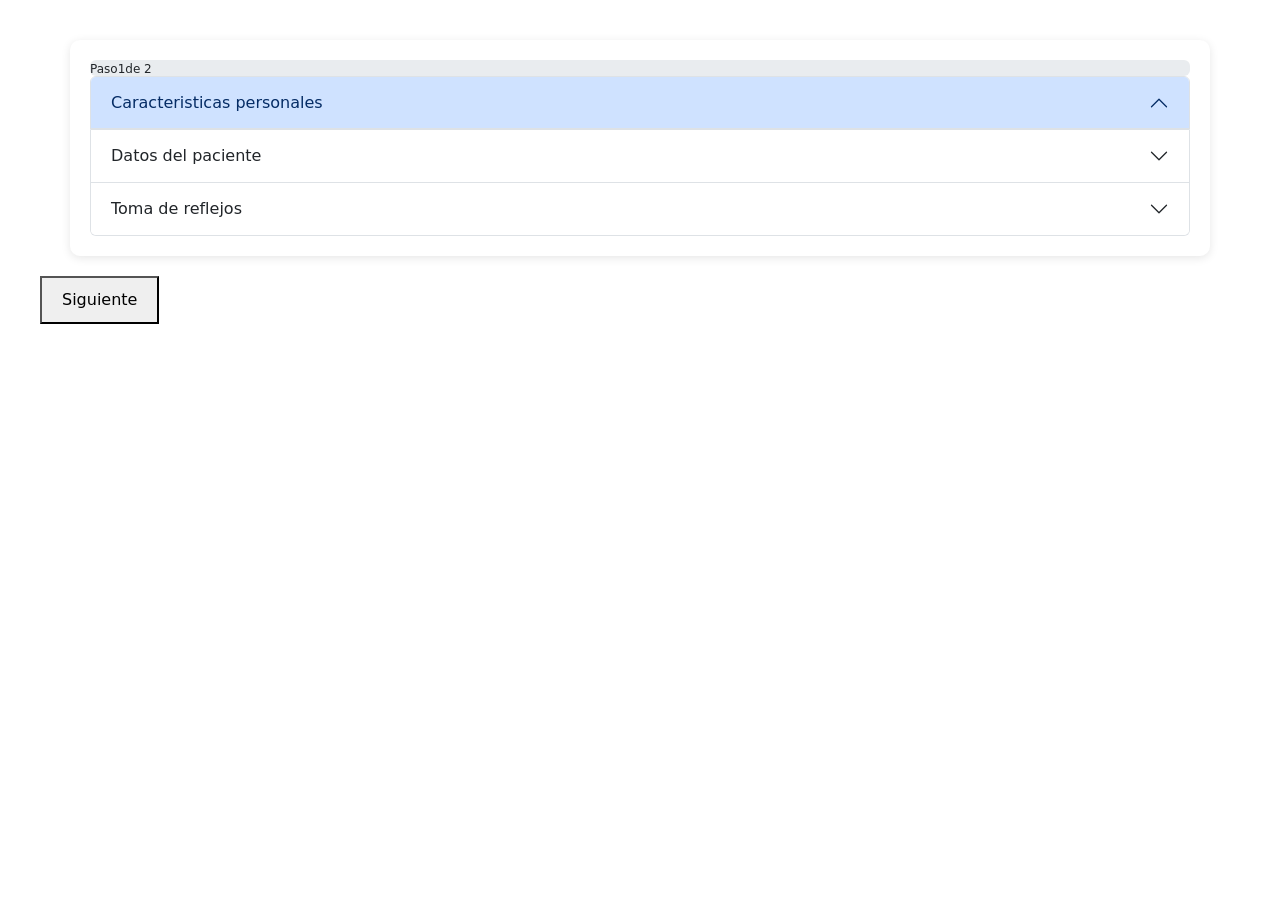
==== frap.html @ 03eafc6b "freat: frap" ====
<!DOCTYPE html>
<html lang="es">

<head>
    <meta charset="UTF-8">
    <meta name="viewport" content="width=device-width, initial-scale=1.0">
    <link rel="stylesheet" href="frap.css">
    <script src="https://cdn.jsdelivr.net/npm/bootstrap@5.3.8/dist/js/bootstrap.bundle.min.js"
        integrity="sha384-FKyoEForCGlyvwx9Hj09JcYn3nv7wiPVlz7YYwJrWVcXK/BmnVDxM+D2scQbITxI"
        crossorigin="anonymous"></script>
    <link href="https://cdn.jsdelivr.net/npm/bootstrap@5.3.8/dist/css/bootstrap.min.css" rel="stylesheet"
        integrity="sha384-sRIl4kxILFvY47J16cr9ZwB07vP4J8+LH7qKQnuqkuIAvNWLzeN8tE5YBujZqJLB" crossorigin="anonymous">
    <title>Wizard Vanilla JS</title>
</head>

<body>
    <div class="wizard">

        <div class="progress">
            Paso <span id="currentStep">1</span> de 2
        </div>

        <!-- PASO 1 -->
        <div class="step">
            <div class="accordion" id="accordionFirstPartFRAP">
                <div class="accordion-item">
                    <h2 class="accordion-header">
                        <button class="accordion-button" type="button" data-bs-toggle="collapse"
                            data-bs-target="#collapseGeneralData" aria-expanded="true"
                            aria-controls="collapseGeneralData">
                            Caracteristicas personales
                        </button>
                    </h2>
                    <div id="collapseGeneralData" class="accordion-collapse collapse"
                        data-bs-parent="#accordionGeneralData">
                        <div class="accordion-body">
                            <div class="row">
                                <div class="col-md-6 mb-3">
                                    Dia de la Semana:
                                    <input disabled type="text" value="Miercoles">
                                </div>
                                <div class="col-md-3 mb-3">
                                    fecha:
                                    <input disabled type="date" value="2026-05-01">
                                </div>
                            </div>
                            <div class="row mb-3">
                                <div class="col-md-2">
                                    Llamada:
                                    <input disabled type="time" id="llamada" value="08:00">
                                </div>

                                <div class="col-md-2">
                                    Salida:
                                    <input disabled type="time" id="salida" value="08:10">
                                </div>

                                <div class="col-md-2">
                                    Traslado:
                                    <input disabled type="time" id="traslado" value="08:25">
                                </div>

                                <div class="col-md-2">
                                    Hospital:
                                    <input disabled type="time" id="hospital" value="08:40">
                                </div>

                                <div class="col-md-2">
                                    Base:
                                    <input disabled type="time" value="09:10">
                                </div>
                            </div>
                            <div class="row">
                                <div class="col-md-6 mb-3">
                                    Motivo atencion:
                                    <input disabled type="text" value="Translado">
                                </div>
                                <div class="col-md-6 mb-3">
                                    Direccion del servicio:
                                    <input disabled type="text"
                                        value="Boeing 35-43, La Purísima, 76146 La Purísima, Qro.">
                                </div>
                            </div>
                            <div class="row">
                                <div class="col-md-6 mb-6">
                                    Lugar de la incidiencia:
                                    <div class="check-container mb-3">
                                        Hogar <input type="checkbox"> Via publica <input type="checkbox"> Via publica
                                        <input type="checkbox">
                                    </div>
                                </div>
                            </div>
                            <div class="row">
                                <div class="col-md-6 mb-6">
                                    Unidad:
                                    <input disabled type="text" value="AMB-01">
                                </div>
                                <div class="col-md-6 mb-6">
                                    Numero economico de la unidad :
                                    <input disabled type="text" value="AMB-01">
                                </div>
                                <div class="col-md-6 mb-6">
                                    Operador:
                                    <input disabled type="text" value="Thomas">
                                </div>
                                <div class="col-md-6 mb-6">
                                    Medico regulador:
                                    <input disabled type="text" value="Genaro">
                                </div>
                            </div>
                        </div>
                    </div>
                </div>
                <div class="accordion-item">
                    <h2 class="accordion-header">
                        <button class="accordion-button collapsed" type="button" data-bs-toggle="collapse"
                            data-bs-target="#collapsePatient" aria-expanded="false" aria-controls="collapsePatient">
                            Datos del paciente
                        </button>
                    </h2>
                    <div id="collapsePatient" class="accordion-collapse collapse"
                        data-bs-parent="#accordionFirstPartFRAP">
                        <div class="accordion-body">
                            <div class="row">
                                <div class="col-ml-5">
                                    Esta afiliado <input type="checkbox" id="followerCheck">
                                </div>
                                <div class="col-md-6">
                                    sexo:
                                    Mujer<input type="checkbox">
                                    Hombre<input type="checkbox" checked>
                                </div>
                            </div>
                            <div class="row">
                                <div class="col-md-6">
                                    Años: <input disabled type="text" value="0">

                                </div>
                                <div class="col-md-3">
                                    Meses<input disabled type="text" value="0">
                                </div>

                                <div class="col-md-6">
                                    Calle y Numero
                                    <!-- Boeing 35-43, La Purísima, 76146 La Purísima, Qro. -->
                                    <input type="text" disabled value=" Boeing 35-43">
                                </div>
                                <div class="col-md-4">
                                    colonia
                                    <input type="text" disabled value="La Purisima">
                                </div>
                                <div class="col-md-7">
                                    Municipio
                                    <input type="text" disabled value="La Purisima">
                                </div>
                                <div class="col-md-6">
                                    Telefono
                                    <input type="text" disabled value="4432552078">
                                </div>
                                <div class="col-md-4">
                                    ocupacion
                                    <input type="text" disabled value="Estudiante">
                                </div>
                                <div class="col-md-8">
                                    Derechohabiente a
                                    <input type="text" disabled value="">
                                </div>
                                <div class="col-md-8">
                                    compañia de seguros:
                                    <input type="text" disabled value="NA">
                                </div>

                            </div>
                            <div class="row"></div>
                            <div class="row"></div>
                        </div>
                    </div>
                </div>
                <div class="accordion-item">
                    <h2 class="accordion-header">
                        <button class="accordion-button collapsed" type="button" data-bs-toggle="collapse"
                            data-bs-target="#collapseReflection" aria-expanded="false"
                            aria-controls="collapseReflection">
                            Toma de reflejos
                        </button>
                    </h2>
                    <div id="collapseReflection" class="accordion-collapse collapse"
                        data-bs-parent="#accordionFirstPartFRAP">
                        <div class="accordion-body">
                            <div class="row">
                                <p>
                                    <strong>
                                        Nivel de conciencia
                                    </strong>
                                </p>
                                <div class="col-md-10 mb-3">
                                    Alerta: <input type="checkbox">
                                    Verbal: <input type="checkbox">
                                    Doloroso: <input type="checkbox">
                                    Inconsiente: <input type="checkbox">
                                </div>
                                <div class="col-md-5">
                                    <div class="grid grid-3">
                                        <div class="form-group">
                                            <label><strong>Apertura Ocular</strong>: </label>
                                            <select id="glasgow_ocular" onchange="watcherGlassgow()">
                                                <option value="4">4 - Espontánea</option>
                                                <option value="3">3 - Al orden</option>
                                                <option value="2">2 - Al dolor</option>
                                                <option value="1">1 - Ninguna</option>
                                            </select>
                                        </div>
                                        <div class="form-group">
                                            <label><strong>Respuesta Verbal</strong>: </label>
                                            <select id="glasgow_verbal" onchange="watcherGlassgow()">
                                                <option value="5">5 - Orientado</option>
                                                <option value="4">4 - Confuso</option>
                                                <option value="3">3 - Inapropiado</option>
                                                <option value="2">2 - Sonidos</option>
                                                <option value="1">1 - Ninguna</option>
                                            </select>
                                        </div>
                                        <div class="form-group">
                                            <label><strong>Respuesta Motora</strong>: </label>
                                            <select id="glasgow_motor" onchange="watcherGlassgow()">
                                                <option value="6">6 - Obedece</option>
                                                <option value="5">5 - Localiza</option>
                                                <option value="4">4 - Retira</option>
                                                <option value="3">3 - Flexión</option>
                                                <option value="2">2 - Extensión</option>
                                                <option value="1">1 - Ninguna</option>
                                            </select>
                                        </div>
                                    </div>
                                </div>
                            </div>
                            <div class="row mt-3">
                                <div class="col-md-3"> 
                                    <p><strong> Via aérea: </strong></p>
                                    Permeable: <input type="checkbox">
                                    comprometida:<input type="checkbox">
                                </div>
                                <div class="col-md-2">
                                    <p><strong>Reflejo de deglución</strong>:</p>
                                    <div class="check-container">
                                        Pacial:<input type="checkbox">
                                        Comprometida Total:<input type="checkbox">
                                        Presente:<input type="checkbox">
                                        Ausente:<input type="checkbox">
                                    </div>
                                </div>
                            </div>
                            <div class="row mt-3">
                                <div class="col-md-1">
                                    <p><strong>Ciculación</strong>:</p>
                                    <div class="check-container">
                                        Pulso:<input type="checkbox">
                                        Radial:<input type="checkbox">
                                        Carotideo:<input type="checkbox">
                                        Ausennte:<input type="checkbox">
                                    </div>

                                </div>
                                <div class="col-md-2">
                                    <p><strong>Calidad del pulso</strong>:</p>
                                    <div class="check-container">
                                        Rápida:<input type="checkbox">
                                        Lento:<input type="checkbox">
                                        Rítmico:<input type="checkbox">
                                        Arritmico:<input type="checkbox">
                                    </div>

                                </div>
                                <div class="col-md-2">
                                    <p><strong>Piel</strong>:</p>
                                    <select>
                                        <option value="Normal">Normal</option>
                                        <option value="Pálida">Pálida</option>
                                        <option value="Ciaótica">Ciaótica</option>
                                        <option value="Ictérica">Ictérica</option>
                                    </select>
                                </div>
                                <div class="col-md-2">
                                    <p><strong>Características de la piel</strong>:</p>
                                    <select>
                                        <option value="Caliente">Caliente</option>
                                        <option value="Fría">Fría</option>
                                        <option value="Diforensis">Diforensis</option>
                                        <option value="Seca">Seca</option>
                                    </select>
                                </div>
                                <div class="col-md-5">
                                    <p><strong>Ventilacion</strong>:</p>
                                    <select>
                                        <option value="Automatimo regular">Automatimo regular</option>
                                        <option value="Automatismo irregular">Automatismo irregular</option>
                                        <option value="Ventilacion Superficial">Ventilacion Superficial</option>
                                        <option value="Ventilacion rápida">Ventilacion rápida</option>
                                        <option value="Apnea">Apnea</option>
                                    </select>
                                </div>
                                <div class="col-md-5">
                                    <p><strong>Austcultación</strong>:</p>
                                    <select>
                                        <option value="Automatimo regular">Automatimo regular</option>
                                        <option value="Automatismo irregular">Automatismo irregular</option>
                                        <option value="Ventilacion Superficial">Ventilacion Superficial</option>
                                        <option value="Ventilacion rápida">Ventilacion rápida</option>
                                        <option value="Apnea">Apnea</option>
                                    </select>
                                </div>
                                <div class="col-md-5">
                                    <p><strong>Hemitorax</strong>:</p>
                                    <select>
                                        <option value="Derecho">Derecho</option>
                                        <option value="Izquierdo">Izquierdo</option>
                                        <option value="otro">otro</option>
                                    </select>
                                </div>
                                <div class="col-md-4">
                                    (sitio)
                                    <select>
                                        <option value="Apical">Apical</option>
                                        <option value="Base">Base</option>
                                    </select>
                                </div>
                            </div>
                        </div>
                    </div>
                </div>
            </div>
        </div>
    </div>

    <!-- PASO 2 -->
    <div class="step active">
        <div class="accordion" id="accordionSecondPartFRAP">
            <div class="accordion-item">
                <h2 class="accordion-header">
                    <button class="accordion-button" type="button" data-bs-toggle="collapse"
                        data-bs-target="#collapseGeneralData" aria-expanded="true"
                        aria-controls="collapseGeneralData">
                        Signos vitales
                    </button>
                </h2>
                <div id="collapseGeneralData" class="accordion-collapse collapse show"
                    data-bs-parent="#accordionGeneralData">
                    <div class="accordion-body">
                        <table class="table">
                            <thead>
                                <tr>
                                    <th>HORA</th>
                                    <th>FR</th>
                                    <th>FC</th>
                                    <th>TAD</th>
                                    <th>TAS</th>
                                    <th>Sa02%</th>
                                    <th>TEM</th>
                                    <th>GLUCOSA</th>
                                    <th>LLENADO CAPILAR</th>
                                </tr>
                            </thead>
                            <tbody id="vital-signs-table"></tbody>
                        </table>
                    </div>
                </div>
            </div>
            <div class="accordion-item">
                <h2 class="accordion-header">
                    <button class="accordion-button collapsed" type="button" data-bs-toggle="collapse"
                        data-bs-target="#colllapseExploration" aria-expanded="false" aria-controls="colllapseExploration">
                        Exploracion, antecedentes y condicion
                    </button>
                </h2>
                <div id="colllapseExploration" class="accordion-collapse collapse"
                    data-bs-parent="#accordionFirstPartFRAP">
                    <div class="accordion-body">
                        <div class="row">
                            <div class="col-md-3">
                                <p><strong>Exploracion Fisica</strong></p>
                                <select>
                                    <option value="">Ninguna</option>
                                    <option value="">Deformidades</option>
                                    <option value="">Contusiones</option>
                                    <option value="">Abrasiiones</option>
                                    <option value="">Penetraciones</option>
                                    <option value="">Movimiento paradójico</option>
                                    <option value="">crepitación</option>
                                    <option value="">Heridas</option>
                                    <option value="">Facturas</option>
                                    <option value="">Enfisema subcutáneo</option>
                                    <option value="">Quemaduras</option>
                                    <option value="">Laceraciones</option>
                                    <option value="">Edema</option>
                                    <option value="">Alteracion de sensibillidad</option>
                                    <option value="">Alteracion de Movilidad</option>
                                </select>
                            </div>
                            <div class="col-md-5 mt-3">
                                <p>
                                    <strong>Condicion del paciente</strong>:
                                </p>
                                <div class="form-group">
                                    <button class="btn btn-success" disabled>Verde</button>
                                    <button class="btn btn-warning" >Amarillo</button>
                                    <button class="btn btn-danger" disabled>Rojo</button>
                                    <button class="btn btn-dark" disabled>Negro</button>
                                </div>
                                <div class="form-group mt-3">
                                    <p>
                                        <strong>Estado</strong>:
                                    </p>
                                    <input type="checkbox" checked> estable
                                    <input type="checkbox"> inestable
                                </div>
                            </div>
                        </div>
                        <div class="row">
                            <div class="col-md-3">
                                <label>Enfermedades:</label>
                                <select id="app_enfermedades" disabled>
                                    <option value="Nada">ninguna enfermedad</option>
                                </select>
                                <br>
                                <label>Tipo sanguinio</label>
                                <select disabled>
                                    <option value="O+">O+</option>
                                </select>
                            </div>
                            <div class="col-md-6">
                                <label>Descripción:</label>
                                <input type="text" disabled></input>
                                <label>Medicamentos:</label>
                                <input disabled value="ninguna"></input>
                            </div>
                        </div>
                        <div class="row">
                            <div class="col-md-3">
                                <p>
                                    <strong>Hora de ultima comida</strong>
                                </p>
                                <input type="datetime-local" min="2026-05-05">
                            </div>
                            <div class="col-md-8">
                                <p>
                                    <strong>
                                        Eventos preevios relacionados
                                    </strong>
                                    <input type="text" disabled value="Sin eventos previos"></input>
                                </p>
                                <p>
                                    <strong>
                                        Riesgos
                                    </strong>
                                </p>
                                <input   type="text" disabled value="Sin riesgos"></input>
                            </div>
                        </div>
                    </div>
                </div>
            </div>
        </div>
    </div>

    <!-- PASO 3 -->
<!--     <div class="step">
        <h2>Finalizar</h2>
        <p>Confirma la información</p>
    </div> -->

    <div class="buttons">
        <button id="prevBtn">Anterior</button>
        <button id="nextBtn">Siguiente</button>
    </div>

    </div>

    

    <script src="frap.js"></script>

</body>

</html>
---- frap.css ----
body {
    font-family: Arial, sans-serif;
    background: #f5f5f5;
    padding: 40px;
}

.wizard {
    width: 95%;
    max-width: 1400px;
    margin: auto;
    background: white;
    padding: 20px;
    border-radius: 10px;
    box-shadow: 0 2px 10px rgba(0,0,0,0.1);
}

.step {
    display: none;
}

.step.active {
    display: block;
}

.buttons {
    margin-top: 20px;
    display: flex;
    justify-content: space-between;
}

button {
    padding: 10px 20px;
    cursor: pointer;
}

.check-container{
    display:flex;
    gap:10px;
    flex-wrap:wrap;
}
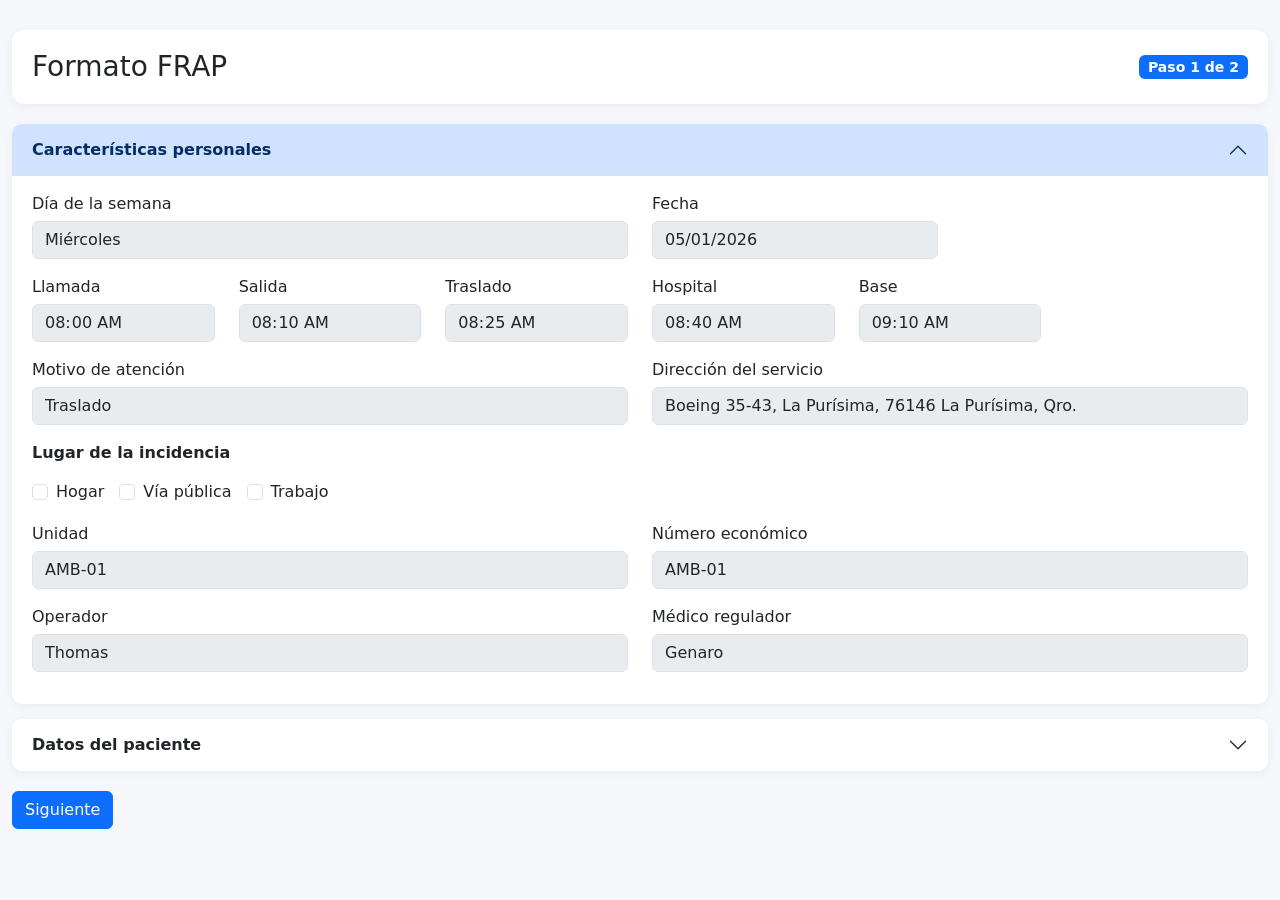
==== commit 58b63331: "ci: frap finish" ====
--- a/frap.html
+++ b/frap.html
@@ -2,482 +2,558 @@
 <html lang="es">
 
 <head>
-    <meta charset="UTF-8">
-    <meta name="viewport" content="width=device-width, initial-scale=1.0">
+    <meta charset="UTF-8" />
+    <meta name="viewport" content="width=device-width, initial-scale=1.0" />
+
+    <title>FRAP Bootstrap</title>
+
+    <!-- Bootstrap -->
+    <link href="https://cdn.jsdelivr.net/npm/bootstrap@5.3.8/dist/css/bootstrap.min.css" rel="stylesheet">
+
     <link rel="stylesheet" href="frap.css">
-    <script src="https://cdn.jsdelivr.net/npm/bootstrap@5.3.8/dist/js/bootstrap.bundle.min.js"
-        integrity="sha384-FKyoEForCGlyvwx9Hj09JcYn3nv7wiPVlz7YYwJrWVcXK/BmnVDxM+D2scQbITxI"
-        crossorigin="anonymous"></script>
-    <link href="https://cdn.jsdelivr.net/npm/bootstrap@5.3.8/dist/css/bootstrap.min.css" rel="stylesheet"
-        integrity="sha384-sRIl4kxILFvY47J16cr9ZwB07vP4J8+LH7qKQnuqkuIAvNWLzeN8tE5YBujZqJLB" crossorigin="anonymous">
-    <title>Wizard Vanilla JS</title>
 </head>
 
 <body>
-    <div class="wizard">
-
-        <div class="progress">
-            Paso <span id="currentStep">1</span> de 2
+
+    <div class="container wizard-container">
+
+        <!-- HEADER -->
+        <div class="wizard-header d-flex justify-content-between align-items-center">
+            <h3 class="mb-0">Formato FRAP</h3>
+
+            <span class="badge bg-primary badge-step">
+                Paso <span id="currentStep">1</span> de 2
+            </span>
         </div>
 
+        <!-- ========================= -->
         <!-- PASO 1 -->
-        <div class="step">
-            <div class="accordion" id="accordionFirstPartFRAP">
+        <!-- ========================= -->
+
+        <div class="wizard-step active">
+
+            <div class="accordion" id="accordionPaso1">
+
+                <!-- CARACTERISTICAS -->
                 <div class="accordion-item">
                     <h2 class="accordion-header">
                         <button class="accordion-button" type="button" data-bs-toggle="collapse"
-                            data-bs-target="#collapseGeneralData" aria-expanded="true"
-                            aria-controls="collapseGeneralData">
-                            Caracteristicas personales
+                            data-bs-target="#collapseCaracteristicas">
+                            Características personales
                         </button>
                     </h2>
-                    <div id="collapseGeneralData" class="accordion-collapse collapse"
-                        data-bs-parent="#accordionGeneralData">
+
+                    <div id="collapseCaracteristicas" class="accordion-collapse collapse show">
                         <div class="accordion-body">
-                            <div class="row">
-                                <div class="col-md-6 mb-3">
-                                    Dia de la Semana:
-                                    <input disabled type="text" value="Miercoles">
-                                </div>
+
+                            <div class="row">
+                                <div class="col-md-6 mb-3">
+                                    <label>Día de la semana</label>
+                                    <input class="form-control" disabled value="Miércoles">
+                                </div>
+
                                 <div class="col-md-3 mb-3">
-                                    fecha:
-                                    <input disabled type="date" value="2026-05-01">
-                                </div>
-                            </div>
-                            <div class="row mb-3">
-                                <div class="col-md-2">
-                                    Llamada:
-                                    <input disabled type="time" id="llamada" value="08:00">
-                                </div>
-
-                                <div class="col-md-2">
-                                    Salida:
-                                    <input disabled type="time" id="salida" value="08:10">
-                                </div>
-
-                                <div class="col-md-2">
-                                    Traslado:
-                                    <input disabled type="time" id="traslado" value="08:25">
-                                </div>
-
-                                <div class="col-md-2">
-                                    Hospital:
-                                    <input disabled type="time" id="hospital" value="08:40">
-                                </div>
-
-                                <div class="col-md-2">
-                                    Base:
-                                    <input disabled type="time" value="09:10">
-                                </div>
-                            </div>
-                            <div class="row">
-                                <div class="col-md-6 mb-3">
-                                    Motivo atencion:
-                                    <input disabled type="text" value="Translado">
-                                </div>
-                                <div class="col-md-6 mb-3">
-                                    Direccion del servicio:
-                                    <input disabled type="text"
+                                    <label>Fecha</label>
+                                    <input type="date" class="form-control" disabled value="2026-05-01">
+                                </div>
+                            </div>
+
+                            <div class="row">
+
+                                <div class="col-md-2 mb-3">
+                                    <label>Llamada</label>
+                                    <input type="time" class="form-control" disabled value="08:00">
+                                </div>
+
+                                <div class="col-md-2 mb-3">
+                                    <label>Salida</label>
+                                    <input type="time" class="form-control" disabled value="08:10">
+                                </div>
+
+                                <div class="col-md-2 mb-3">
+                                    <label>Traslado</label>
+                                    <input type="time" class="form-control" disabled value="08:25">
+                                </div>
+
+                                <div class="col-md-2 mb-3">
+                                    <label>Hospital</label>
+                                    <input type="time" class="form-control" disabled value="08:40">
+                                </div>
+
+                                <div class="col-md-2 mb-3">
+                                    <label>Base</label>
+                                    <input type="time" class="form-control" disabled value="09:10">
+                                </div>
+
+                            </div>
+
+                            <div class="row">
+
+                                <div class="col-md-6 mb-3">
+                                    <label>Motivo de atención</label>
+                                    <input class="form-control" disabled value="Traslado">
+                                </div>
+
+                                <div class="col-md-6 mb-3">
+                                    <label>Dirección del servicio</label>
+                                    <input class="form-control" disabled
                                         value="Boeing 35-43, La Purísima, 76146 La Purísima, Qro.">
                                 </div>
-                            </div>
-                            <div class="row">
-                                <div class="col-md-6 mb-6">
-                                    Lugar de la incidiencia:
-                                    <div class="check-container mb-3">
-                                        Hogar <input type="checkbox"> Via publica <input type="checkbox"> Via publica
-                                        <input type="checkbox">
+
+                            </div>
+
+                            <div class="row">
+
+                                <div class="col-md-6 mb-3">
+                                    <label class="section-title">Lugar de la incidencia</label>
+
+                                    <div class="check-group">
+                                        <div class="form-check">
+                                            <input class="form-check-input" type="checkbox">
+                                            <label class="form-check-label">Hogar</label>
+                                        </div>
+
+                                        <div class="form-check">
+                                            <input class="form-check-input" type="checkbox">
+                                            <label class="form-check-label">Vía pública</label>
+                                        </div>
+
+                                        <div class="form-check">
+                                            <input class="form-check-input" type="checkbox">
+                                            <label class="form-check-label">Trabajo</label>
+                                        </div>
                                     </div>
                                 </div>
-                            </div>
-                            <div class="row">
-                                <div class="col-md-6 mb-6">
-                                    Unidad:
-                                    <input disabled type="text" value="AMB-01">
-                                </div>
-                                <div class="col-md-6 mb-6">
-                                    Numero economico de la unidad :
-                                    <input disabled type="text" value="AMB-01">
-                                </div>
-                                <div class="col-md-6 mb-6">
-                                    Operador:
-                                    <input disabled type="text" value="Thomas">
-                                </div>
-                                <div class="col-md-6 mb-6">
-                                    Medico regulador:
-                                    <input disabled type="text" value="Genaro">
-                                </div>
-                            </div>
+
+                            </div>
+
+                            <div class="row">
+
+                                <div class="col-md-6 mb-3">
+                                    <label>Unidad</label>
+                                    <input class="form-control" disabled value="AMB-01">
+                                </div>
+
+                                <div class="col-md-6 mb-3">
+                                    <label>Número económico</label>
+                                    <input class="form-control" disabled value="AMB-01">
+                                </div>
+
+                                <div class="col-md-6 mb-3">
+                                    <label>Operador</label>
+                                    <input class="form-control" disabled value="Thomas">
+                                </div>
+
+                                <div class="col-md-6 mb-3">
+                                    <label>Médico regulador</label>
+                                    <input class="form-control" disabled value="Genaro">
+                                </div>
+
+                            </div>
+
                         </div>
                     </div>
                 </div>
+
+                <!-- PACIENTE -->
                 <div class="accordion-item">
+
                     <h2 class="accordion-header">
                         <button class="accordion-button collapsed" type="button" data-bs-toggle="collapse"
-                            data-bs-target="#collapsePatient" aria-expanded="false" aria-controls="collapsePatient">
+                            data-bs-target="#collapsePaciente">
                             Datos del paciente
                         </button>
                     </h2>
-                    <div id="collapsePatient" class="accordion-collapse collapse"
-                        data-bs-parent="#accordionFirstPartFRAP">
+
+                    <div id="collapsePaciente" class="accordion-collapse collapse">
+
                         <div class="accordion-body">
-                            <div class="row">
-                                <div class="col-ml-5">
-                                    Esta afiliado <input type="checkbox" id="followerCheck">
-                                </div>
-                                <div class="col-md-6">
-                                    sexo:
-                                    Mujer<input type="checkbox">
-                                    Hombre<input type="checkbox" checked>
-                                </div>
-                            </div>
-                            <div class="row">
-                                <div class="col-md-6">
-                                    Años: <input disabled type="text" value="0">
-
-                                </div>
-                                <div class="col-md-3">
-                                    Meses<input disabled type="text" value="0">
-                                </div>
-
-                                <div class="col-md-6">
-                                    Calle y Numero
-                                    <!-- Boeing 35-43, La Purísima, 76146 La Purísima, Qro. -->
-                                    <input type="text" disabled value=" Boeing 35-43">
-                                </div>
-                                <div class="col-md-4">
-                                    colonia
-                                    <input type="text" disabled value="La Purisima">
-                                </div>
-                                <div class="col-md-7">
-                                    Municipio
-                                    <input type="text" disabled value="La Purisima">
-                                </div>
-                                <div class="col-md-6">
-                                    Telefono
-                                    <input type="text" disabled value="4432552078">
-                                </div>
-                                <div class="col-md-4">
-                                    ocupacion
-                                    <input type="text" disabled value="Estudiante">
-                                </div>
-                                <div class="col-md-8">
-                                    Derechohabiente a
-                                    <input type="text" disabled value="">
-                                </div>
-                                <div class="col-md-8">
-                                    compañia de seguros:
-                                    <input type="text" disabled value="NA">
-                                </div>
-
-                            </div>
-                            <div class="row"></div>
-                            <div class="row"></div>
+
+                            <div class="row">
+
+                                <div class="col-md-4 mb-3">
+                                    <div class="form-check mt-4">
+                                        <input class="form-check-input" type="checkbox">
+                                        <label class="form-check-label">
+                                            Está afiliado
+                                        </label>
+                                    </div>
+                                </div>
+
+                                <div class="col-md-4 mb-3">
+                                    <label>Sexo</label>
+
+                                    <div class="check-group mt-2">
+
+                                        <div class="form-check">
+                                            <input class="form-check-input" type="checkbox">
+                                            <label class="form-check-label">Mujer</label>
+                                        </div>
+
+                                        <div class="form-check">
+                                            <input class="form-check-input" type="checkbox" checked>
+                                            <label class="form-check-label">Hombre</label>
+                                        </div>
+
+                                    </div>
+                                </div>
+
+                            </div>
+
+                            <div class="row">
+
+                                <div class="col-md-3 mb-3">
+                                    <label>Años</label>
+                                    <input class="form-control" disabled value="0">
+                                </div>
+
+                                <div class="col-md-3 mb-3">
+                                    <label>Meses</label>
+                                    <input class="form-control" disabled value="0">
+                                </div>
+
+                                <div class="col-md-6 mb-3">
+                                    <label>Calle y número</label>
+                                    <input class="form-control" disabled value="Boeing 35-43">
+                                </div>
+
+                                <div class="col-md-4 mb-3">
+                                    <label>Colonia</label>
+                                    <input class="form-control" disabled value="La Purísima">
+                                </div>
+
+                                <div class="col-md-4 mb-3">
+                                    <label>Municipio</label>
+                                    <input class="form-control" disabled value="Querétaro">
+                                </div>
+
+                                <div class="col-md-4 mb-3">
+                                    <label>Teléfono</label>
+                                    <input class="form-control" disabled value="4432552078">
+                                </div>
+
+                                <div class="col-md-4 mb-3">
+                                    <label>Ocupación</label>
+                                    <input class="form-control" disabled value="Estudiante">
+                                </div>
+
+                                <div class="col-md-4 mb-3">
+                                    <label>Derechohabiente</label>
+                                    <input class="form-control" disabled>
+                                </div>
+
+                                <div class="col-md-4 mb-3">
+                                    <label>Compañía de seguros</label>
+                                    <input class="form-control" disabled value="NA">
+                                </div>
+
+                            </div>
+
                         </div>
                     </div>
+
                 </div>
+
+            </div>
+
+        </div>
+
+        <!-- ========================= -->
+        <!-- PASO 2 -->
+        <!-- ========================= -->
+
+        <div class="wizard-step">
+
+            <div class="accordion" id="accordionPaso2">
+
+                <!-- SIGNOS -->
                 <div class="accordion-item">
+
+                    <h2 class="accordion-header">
+                        <button class="accordion-button" type="button" data-bs-toggle="collapse"
+                            data-bs-target="#collapseSignos">
+                            Signos vitales
+                        </button>
+                    </h2>
+
+                    <div id="collapseSignos" class="accordion-collapse collapse show">
+
+                        <div class="accordion-body">
+
+                            <div class="table-responsive">
+
+                                <table class="table table-bordered table-hover align-middle">
+
+                                    <thead class="table-light">
+                                        <tr>
+                                            <th>Hora</th>
+                                            <th>FR</th>
+                                            <th>FC</th>
+                                            <th>TAD</th>
+                                            <th>TAS</th>
+                                            <th>SaO2%</th>
+                                            <th>Temp</th>
+                                            <th>Glucosa</th>
+                                            <th>Llenado capilar</th>
+                                        </tr>
+                                    </thead>
+
+                                    <tbody>
+                                        <tr>
+                                            <td>08:00</td>
+                                            <td>20</td>
+                                            <td>80</td>
+                                            <td>80</td>
+                                            <td>120</td>
+                                            <td>98%</td>
+                                            <td>36.5</td>
+                                            <td>90</td>
+                                            <td>2 seg</td>
+                                        </tr>
+                                    </tbody>
+
+                                </table>
+
+                            </div>
+
+                        </div>
+                    </div>
+
+                </div>
+
+                <!-- EXPLORACION -->
+                <div class="accordion-item">
+
                     <h2 class="accordion-header">
                         <button class="accordion-button collapsed" type="button" data-bs-toggle="collapse"
-                            data-bs-target="#collapseReflection" aria-expanded="false"
-                            aria-controls="collapseReflection">
-                            Toma de reflejos
+                            data-bs-target="#collapseExploracion">
+                            Exploración, antecedentes y condición
                         </button>
                     </h2>
-                    <div id="collapseReflection" class="accordion-collapse collapse"
-                        data-bs-parent="#accordionFirstPartFRAP">
+
+                    <div id="collapseExploracion" class="accordion-collapse collapse">
+
                         <div class="accordion-body">
-                            <div class="row">
-                                <p>
-                                    <strong>
-                                        Nivel de conciencia
-                                    </strong>
-                                </p>
-                                <div class="col-md-10 mb-3">
-                                    Alerta: <input type="checkbox">
-                                    Verbal: <input type="checkbox">
-                                    Doloroso: <input type="checkbox">
-                                    Inconsiente: <input type="checkbox">
-                                </div>
-                                <div class="col-md-5">
-                                    <div class="grid grid-3">
-                                        <div class="form-group">
-                                            <label><strong>Apertura Ocular</strong>: </label>
-                                            <select id="glasgow_ocular" onchange="watcherGlassgow()">
-                                                <option value="4">4 - Espontánea</option>
-                                                <option value="3">3 - Al orden</option>
-                                                <option value="2">2 - Al dolor</option>
-                                                <option value="1">1 - Ninguna</option>
-                                            </select>
-                                        </div>
-                                        <div class="form-group">
-                                            <label><strong>Respuesta Verbal</strong>: </label>
-                                            <select id="glasgow_verbal" onchange="watcherGlassgow()">
-                                                <option value="5">5 - Orientado</option>
-                                                <option value="4">4 - Confuso</option>
-                                                <option value="3">3 - Inapropiado</option>
-                                                <option value="2">2 - Sonidos</option>
-                                                <option value="1">1 - Ninguna</option>
-                                            </select>
-                                        </div>
-                                        <div class="form-group">
-                                            <label><strong>Respuesta Motora</strong>: </label>
-                                            <select id="glasgow_motor" onchange="watcherGlassgow()">
-                                                <option value="6">6 - Obedece</option>
-                                                <option value="5">5 - Localiza</option>
-                                                <option value="4">4 - Retira</option>
-                                                <option value="3">3 - Flexión</option>
-                                                <option value="2">2 - Extensión</option>
-                                                <option value="1">1 - Ninguna</option>
-                                            </select>
-                                        </div>
+
+                            <div class="row">
+
+                                <div class="col-md-4 mb-3">
+                                    <label>Exploración física</label>
+
+                                    <select class="form-select">
+                                        <option>Ninguna</option>
+                                        <option>Deformidades</option>
+                                        <option>Contusiones</option>
+                                        <option>Abrasiones</option>
+                                        <option>Heridas</option>
+                                        <option>Fracturas</option>
+                                    </select>
+                                </div>
+
+                                <div class="col-md-8 mb-3">
+
+                                    <label class="section-title">
+                                        Condición del paciente
+                                    </label>
+
+                                    <div class="d-flex gap-2 flex-wrap">
+
+                                        <button class="btn btn-success">
+                                            Verde
+                                        </button>
+
+                                        <button class="btn btn-warning">
+                                            Amarillo
+                                        </button>
+
+                                        <button class="btn btn-danger">
+                                            Rojo
+                                        </button>
+
+                                        <button class="btn btn-dark">
+                                            Negro
+                                        </button>
+
                                     </div>
-                                </div>
-                            </div>
-                            <div class="row mt-3">
-                                <div class="col-md-3"> 
-                                    <p><strong> Via aérea: </strong></p>
-                                    Permeable: <input type="checkbox">
-                                    comprometida:<input type="checkbox">
-                                </div>
-                                <div class="col-md-2">
-                                    <p><strong>Reflejo de deglución</strong>:</p>
-                                    <div class="check-container">
-                                        Pacial:<input type="checkbox">
-                                        Comprometida Total:<input type="checkbox">
-                                        Presente:<input type="checkbox">
-                                        Ausente:<input type="checkbox">
+
+                                    <div class="mt-3">
+
+                                        <div class="form-check form-check-inline">
+                                            <input class="form-check-input" checked type="checkbox">
+                                            <label class="form-check-label">Estable</label>
+                                        </div>
+
+                                        <div class="form-check form-check-inline">
+                                            <input class="form-check-input" type="checkbox">
+                                            <label class="form-check-label">Inestable</label>
+                                        </div>
+
                                     </div>
-                                </div>
-                            </div>
-                            <div class="row mt-3">
-                                <div class="col-md-1">
-                                    <p><strong>Ciculación</strong>:</p>
-                                    <div class="check-container">
-                                        Pulso:<input type="checkbox">
-                                        Radial:<input type="checkbox">
-                                        Carotideo:<input type="checkbox">
-                                        Ausennte:<input type="checkbox">
-                                    </div>
-
-                                </div>
-                                <div class="col-md-2">
-                                    <p><strong>Calidad del pulso</strong>:</p>
-                                    <div class="check-container">
-                                        Rápida:<input type="checkbox">
-                                        Lento:<input type="checkbox">
-                                        Rítmico:<input type="checkbox">
-                                        Arritmico:<input type="checkbox">
-                                    </div>
-
-                                </div>
-                                <div class="col-md-2">
-                                    <p><strong>Piel</strong>:</p>
-                                    <select>
-                                        <option value="Normal">Normal</option>
-                                        <option value="Pálida">Pálida</option>
-                                        <option value="Ciaótica">Ciaótica</option>
-                                        <option value="Ictérica">Ictérica</option>
-                                    </select>
-                                </div>
-                                <div class="col-md-2">
-                                    <p><strong>Características de la piel</strong>:</p>
-                                    <select>
-                                        <option value="Caliente">Caliente</option>
-                                        <option value="Fría">Fría</option>
-                                        <option value="Diforensis">Diforensis</option>
-                                        <option value="Seca">Seca</option>
-                                    </select>
-                                </div>
-                                <div class="col-md-5">
-                                    <p><strong>Ventilacion</strong>:</p>
-                                    <select>
-                                        <option value="Automatimo regular">Automatimo regular</option>
-                                        <option value="Automatismo irregular">Automatismo irregular</option>
-                                        <option value="Ventilacion Superficial">Ventilacion Superficial</option>
-                                        <option value="Ventilacion rápida">Ventilacion rápida</option>
-                                        <option value="Apnea">Apnea</option>
-                                    </select>
-                                </div>
-                                <div class="col-md-5">
-                                    <p><strong>Austcultación</strong>:</p>
-                                    <select>
-                                        <option value="Automatimo regular">Automatimo regular</option>
-                                        <option value="Automatismo irregular">Automatismo irregular</option>
-                                        <option value="Ventilacion Superficial">Ventilacion Superficial</option>
-                                        <option value="Ventilacion rápida">Ventilacion rápida</option>
-                                        <option value="Apnea">Apnea</option>
-                                    </select>
-                                </div>
-                                <div class="col-md-5">
-                                    <p><strong>Hemitorax</strong>:</p>
-                                    <select>
-                                        <option value="Derecho">Derecho</option>
-                                        <option value="Izquierdo">Izquierdo</option>
-                                        <option value="otro">otro</option>
-                                    </select>
-                                </div>
-                                <div class="col-md-4">
-                                    (sitio)
-                                    <select>
-                                        <option value="Apical">Apical</option>
-                                        <option value="Base">Base</option>
-                                    </select>
-                                </div>
-                            </div>
+
+                                </div>
+
+                            </div>
+
                         </div>
                     </div>
+
+                </div>
+
+                <!-- ORIGEN PROBABLE -->
+                <div class="accordion-item">
+
+                    <h2 class="accordion-header">
+                        <button class="accordion-button collapsed" type="button" data-bs-toggle="collapse"
+                            data-bs-target="#collapseOrigen">
+                            Origen probable
+                        </button>
+                    </h2>
+
+                    <div id="collapseOrigen" class="accordion-collapse collapse">
+
+                        <div class="accordion-body">
+
+                            <div class="row">
+
+                                <div class="col-md-12">
+
+                                    <div class="row g-3">
+
+                                        <div class="col-md-4">
+                                            <div class="form-check">
+                                                <input class="form-check-input" type="checkbox" id="neurologico">
+                                                <label class="form-check-label" for="neurologico">
+                                                    Neurológico
+                                                </label>
+                                            </div>
+                                        </div>
+
+                                        <div class="col-md-4">
+                                            <div class="form-check">
+                                                <input class="form-check-input" type="checkbox" id="cardiovascular">
+                                                <label class="form-check-label" for="cardiovascular">
+                                                    Cardiovascular
+                                                </label>
+                                            </div>
+                                        </div>
+
+                                        <div class="col-md-4">
+                                            <div class="form-check">
+                                                <input class="form-check-input" type="checkbox" id="respiratorio">
+                                                <label class="form-check-label" for="respiratorio">
+                                                    Respiratorio
+                                                </label>
+                                            </div>
+                                        </div>
+
+                                        <div class="col-md-4">
+                                            <div class="form-check">
+                                                <input class="form-check-input" type="checkbox" id="metabolico">
+                                                <label class="form-check-label" for="metabolico">
+                                                    Metabólico
+                                                </label>
+                                            </div>
+                                        </div>
+
+                                        <div class="col-md-4">
+                                            <div class="form-check">
+                                                <input class="form-check-input" type="checkbox" id="digestivo">
+                                                <label class="form-check-label" for="digestivo">
+                                                    Digestivo
+                                                </label>
+                                            </div>
+                                        </div>
+
+                                        <div class="col-md-4">
+                                            <div class="form-check">
+                                                <input class="form-check-input" type="checkbox" id="urogenital">
+                                                <label class="form-check-label" for="urogenital">
+                                                    Urogenital
+                                                </label>
+                                            </div>
+                                        </div>
+
+                                        <div class="col-md-4">
+                                            <div class="form-check">
+                                                <input class="form-check-input" type="checkbox" id="gineco">
+                                                <label class="form-check-label" for="gineco">
+                                                    Ginecoobstétrico
+                                                </label>
+                                            </div>
+                                        </div>
+
+                                        <div class="col-md-4">
+                                            <div class="form-check">
+                                                <input class="form-check-input" type="checkbox" id="emocional">
+                                                <label class="form-check-label" for="emocional">
+                                                    Cognitivo emocional
+                                                </label>
+                                            </div>
+                                        </div>
+
+                                        <div class="col-md-4">
+                                            <div class="form-check">
+                                                <input class="form-check-input" type="checkbox" id="musculo">
+                                                <label class="form-check-label" for="musculo">
+                                                    Musculoesquelético
+                                                </label>
+                                            </div>
+                                        </div>
+
+                                        <div class="col-md-4">
+                                            <div class="form-check">
+                                                <input class="form-check-input" type="checkbox" id="infeccioso">
+                                                <label class="form-check-label" for="infeccioso">
+                                                    Infeccioso
+                                                </label>
+                                            </div>
+                                        </div>
+
+                                        <div class="col-md-4">
+                                            <div class="form-check">
+                                                <input class="form-check-input" type="checkbox" id="oncologico">
+                                                <label class="form-check-label" for="oncologico">
+                                                    Oncológico
+                                                </label>
+                                            </div>
+                                        </div>
+
+                                    </div>
+
+                                </div>
+
+                            </div>
+
+                        </div>
+
+                    </div>
+
                 </div>
             </div>
+
         </div>
+
+        <!-- BOTONES -->
+        <div class="wizard-buttons">
+
+            <button class="btn btn-outline-secondary" id="prevBtn">
+                Anterior
+            </button>
+
+            <button class="btn btn-primary" id="nextBtn">
+                Siguiente
+            </button>
+
+        </div>
+
     </div>
 
-    <!-- PASO 2 -->
-    <div class="step active">
-        <div class="accordion" id="accordionSecondPartFRAP">
-            <div class="accordion-item">
-                <h2 class="accordion-header">
-                    <button class="accordion-button" type="button" data-bs-toggle="collapse"
-                        data-bs-target="#collapseGeneralData" aria-expanded="true"
-                        aria-controls="collapseGeneralData">
-                        Signos vitales
-                    </button>
-                </h2>
-                <div id="collapseGeneralData" class="accordion-collapse collapse show"
-                    data-bs-parent="#accordionGeneralData">
-                    <div class="accordion-body">
-                        <table class="table">
-                            <thead>
-                                <tr>
-                                    <th>HORA</th>
-                                    <th>FR</th>
-                                    <th>FC</th>
-                                    <th>TAD</th>
-                                    <th>TAS</th>
-                                    <th>Sa02%</th>
-                                    <th>TEM</th>
-                                    <th>GLUCOSA</th>
-                                    <th>LLENADO CAPILAR</th>
-                                </tr>
-                            </thead>
-                            <tbody id="vital-signs-table"></tbody>
-                        </table>
-                    </div>
-                </div>
-            </div>
-            <div class="accordion-item">
-                <h2 class="accordion-header">
-                    <button class="accordion-button collapsed" type="button" data-bs-toggle="collapse"
-                        data-bs-target="#colllapseExploration" aria-expanded="false" aria-controls="colllapseExploration">
-                        Exploracion, antecedentes y condicion
-                    </button>
-                </h2>
-                <div id="colllapseExploration" class="accordion-collapse collapse"
-                    data-bs-parent="#accordionFirstPartFRAP">
-                    <div class="accordion-body">
-                        <div class="row">
-                            <div class="col-md-3">
-                                <p><strong>Exploracion Fisica</strong></p>
-                                <select>
-                                    <option value="">Ninguna</option>
-                                    <option value="">Deformidades</option>
-                                    <option value="">Contusiones</option>
-                                    <option value="">Abrasiiones</option>
-                                    <option value="">Penetraciones</option>
-                                    <option value="">Movimiento paradójico</option>
-                                    <option value="">crepitación</option>
-                                    <option value="">Heridas</option>
-                                    <option value="">Facturas</option>
-                                    <option value="">Enfisema subcutáneo</option>
-                                    <option value="">Quemaduras</option>
-                                    <option value="">Laceraciones</option>
-                                    <option value="">Edema</option>
-                                    <option value="">Alteracion de sensibillidad</option>
-                                    <option value="">Alteracion de Movilidad</option>
-                                </select>
-                            </div>
-                            <div class="col-md-5 mt-3">
-                                <p>
-                                    <strong>Condicion del paciente</strong>:
-                                </p>
-                                <div class="form-group">
-                                    <button class="btn btn-success" disabled>Verde</button>
-                                    <button class="btn btn-warning" >Amarillo</button>
-                                    <button class="btn btn-danger" disabled>Rojo</button>
-                                    <button class="btn btn-dark" disabled>Negro</button>
-                                </div>
-                                <div class="form-group mt-3">
-                                    <p>
-                                        <strong>Estado</strong>:
-                                    </p>
-                                    <input type="checkbox" checked> estable
-                                    <input type="checkbox"> inestable
-                                </div>
-                            </div>
-                        </div>
-                        <div class="row">
-                            <div class="col-md-3">
-                                <label>Enfermedades:</label>
-                                <select id="app_enfermedades" disabled>
-                                    <option value="Nada">ninguna enfermedad</option>
-                                </select>
-                                <br>
-                                <label>Tipo sanguinio</label>
-                                <select disabled>
-                                    <option value="O+">O+</option>
-                                </select>
-                            </div>
-                            <div class="col-md-6">
-                                <label>Descripción:</label>
-                                <input type="text" disabled></input>
-                                <label>Medicamentos:</label>
-                                <input disabled value="ninguna"></input>
-                            </div>
-                        </div>
-                        <div class="row">
-                            <div class="col-md-3">
-                                <p>
-                                    <strong>Hora de ultima comida</strong>
-                                </p>
-                                <input type="datetime-local" min="2026-05-05">
-                            </div>
-                            <div class="col-md-8">
-                                <p>
-                                    <strong>
-                                        Eventos preevios relacionados
-                                    </strong>
-                                    <input type="text" disabled value="Sin eventos previos"></input>
-                                </p>
-                                <p>
-                                    <strong>
-                                        Riesgos
-                                    </strong>
-                                </p>
-                                <input   type="text" disabled value="Sin riesgos"></input>
-                            </div>
-                        </div>
-                    </div>
-                </div>
-            </div>
-        </div>
-    </div>
-
-    <!-- PASO 3 -->
-<!--     <div class="step">
-        <h2>Finalizar</h2>
-        <p>Confirma la información</p>
-    </div> -->
-
-    <div class="buttons">
-        <button id="prevBtn">Anterior</button>
-        <button id="nextBtn">Siguiente</button>
-    </div>
-
-    </div>
-
-    
-
-    <script src="frap.js"></script>
+    <!-- Bootstrap -->
+    <script src="https://cdn.jsdelivr.net/npm/bootstrap@5.3.8/dist/js/bootstrap.bundle.min.js"></script>
+
+    <script src="./frap.js">
+
+    </script>
 
 </body>
 
--- a/frap.css
+++ b/frap.css
@@ -1,40 +1,66 @@
 body {
-    font-family: Arial, sans-serif;
-    background: #f5f5f5;
-    padding: 40px;
+    background: #f5f7fb;
 }
 
-.wizard {
-    width: 95%;
+.wizard-container {
     max-width: 1400px;
-    margin: auto;
+    margin: 30px auto;
+}
+
+.wizard-header {
     background: white;
     padding: 20px;
-    border-radius: 10px;
-    box-shadow: 0 2px 10px rgba(0,0,0,0.1);
+    border-radius: 12px;
+    margin-bottom: 20px;
+    box-shadow: 0 2px 10px rgba(0, 0, 0, 0.05);
 }
 
-.step {
+.wizard-step {
     display: none;
 }
 
-.step.active {
+.wizard-step.active {
     display: block;
 }
 
-.buttons {
-    margin-top: 20px;
+.accordion-item {
+    border-radius: 10px !important;
+    overflow: hidden;
+    margin-bottom: 15px;
+    border: none;
+    box-shadow: 0 2px 10px rgba(0, 0, 0, 0.05);
+}
+
+.accordion-button {
+    font-weight: 600;
+}
+
+.form-control,
+.form-select {
+    margin-top: 5px;
+}
+
+.section-title {
+    font-weight: bold;
+    margin-bottom: 15px;
+}
+
+.check-group {
+    display: flex;
+    flex-wrap: wrap;
+    gap: 15px;
+}
+
+.wizard-buttons {
     display: flex;
     justify-content: space-between;
+    margin-top: 20px;
 }
 
-button {
-    padding: 10px 20px;
-    cursor: pointer;
+.badge-step {
+    font-size: 14px;
 }
 
-.check-container{
-    display:flex;
-    gap:10px;
-    flex-wrap:wrap;
+.table thead th {
+    white-space: nowrap;
 }
